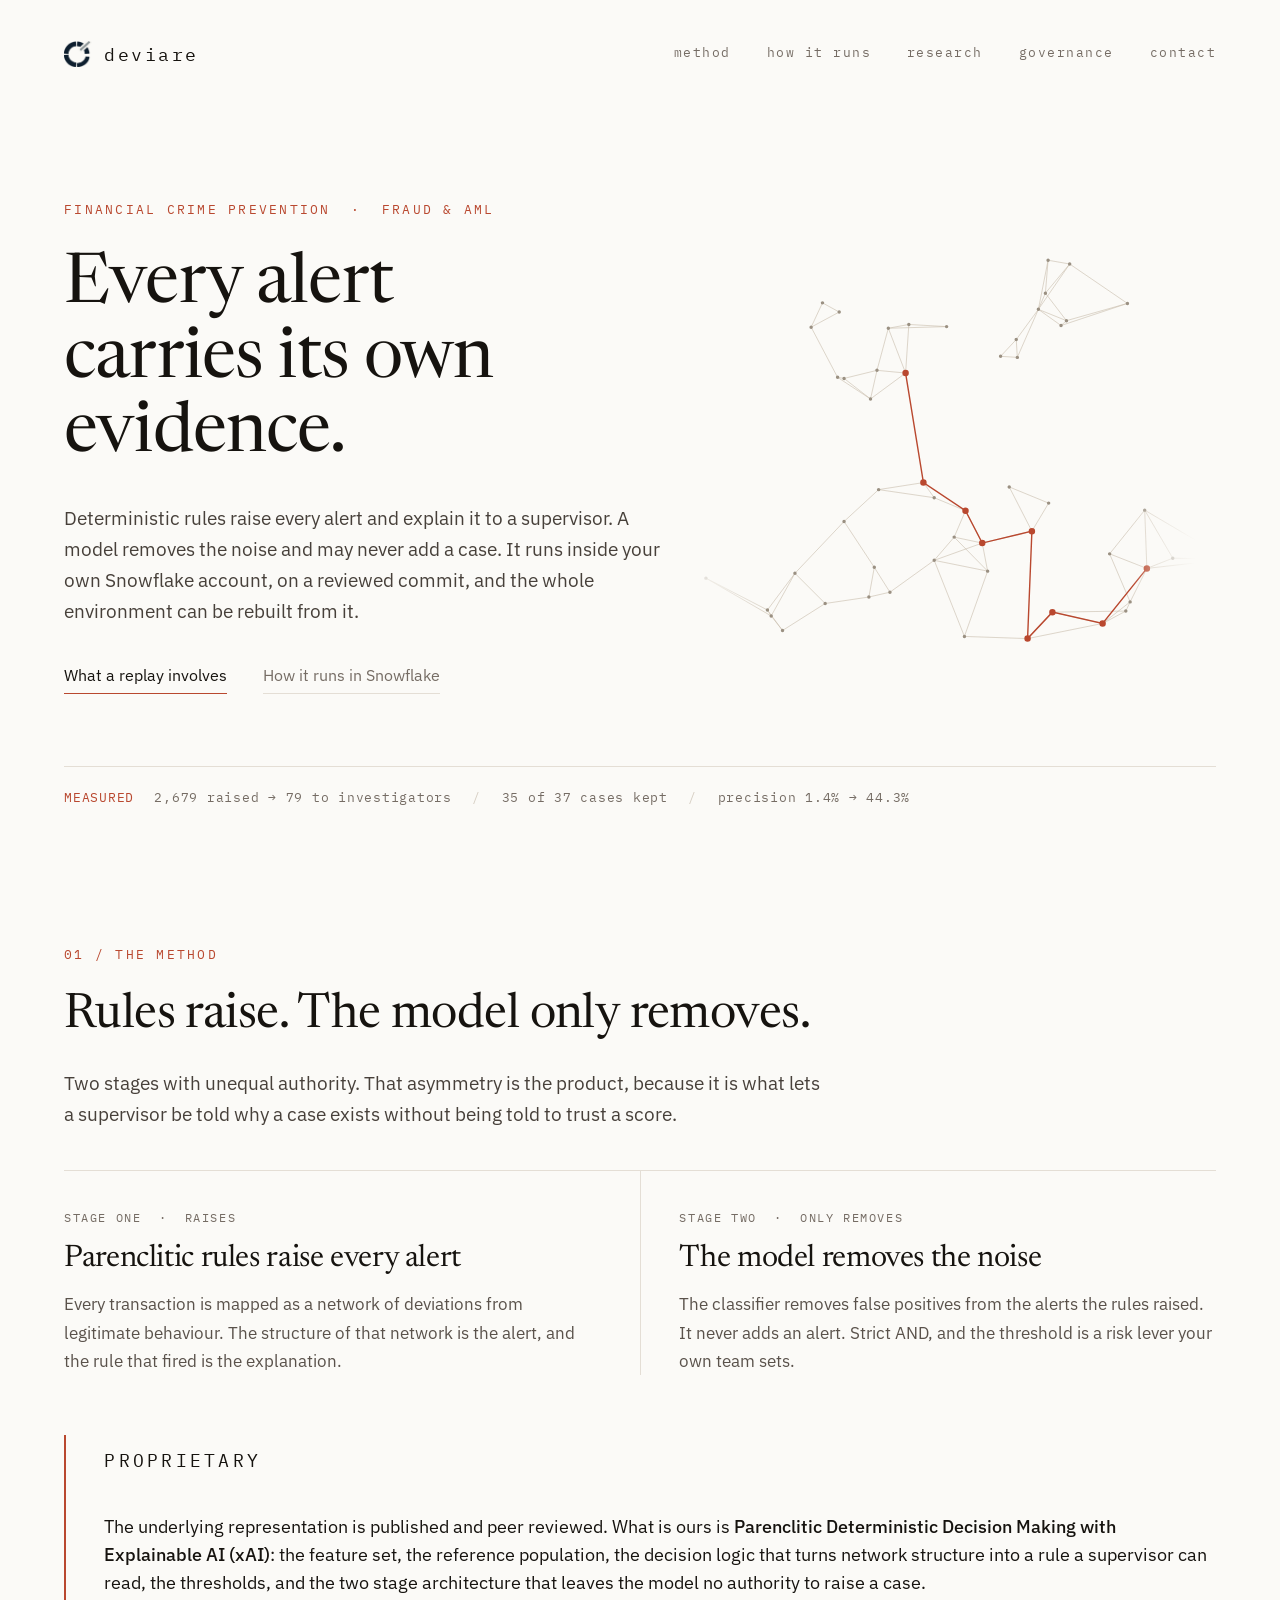
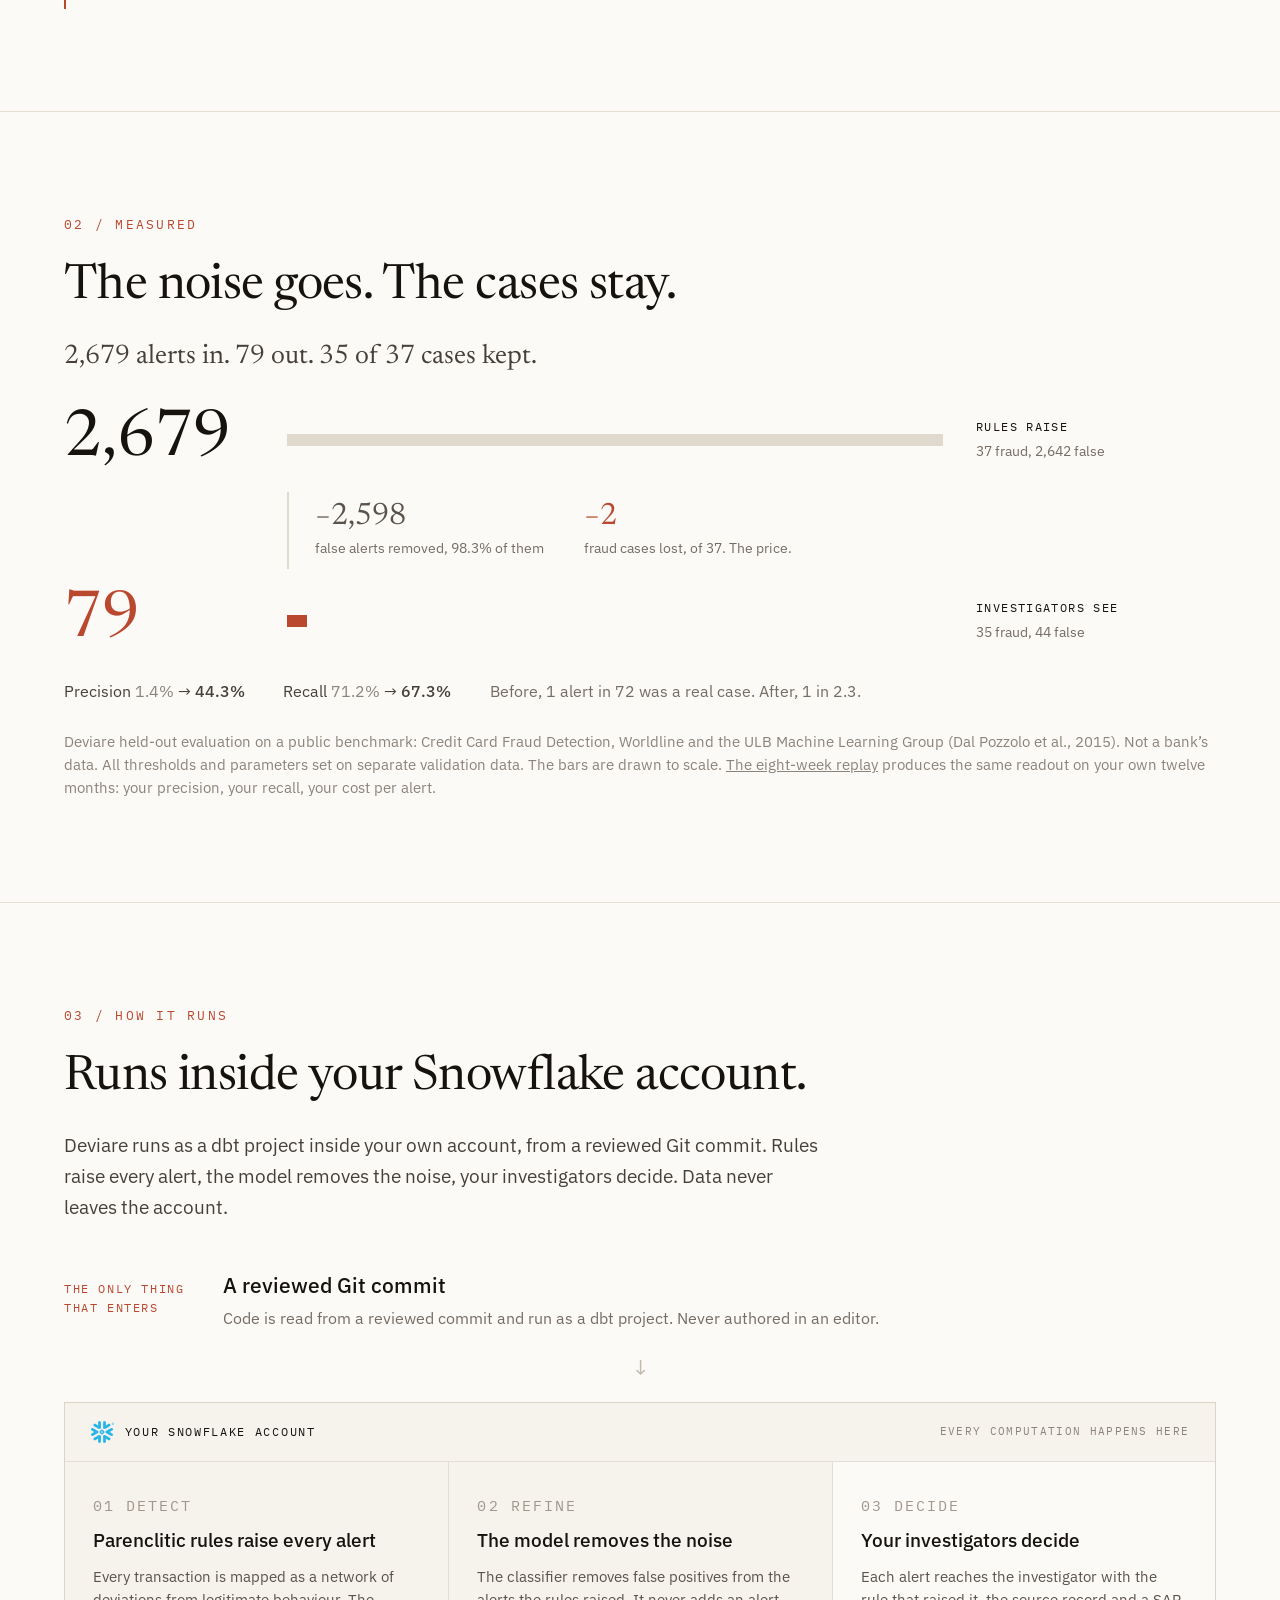
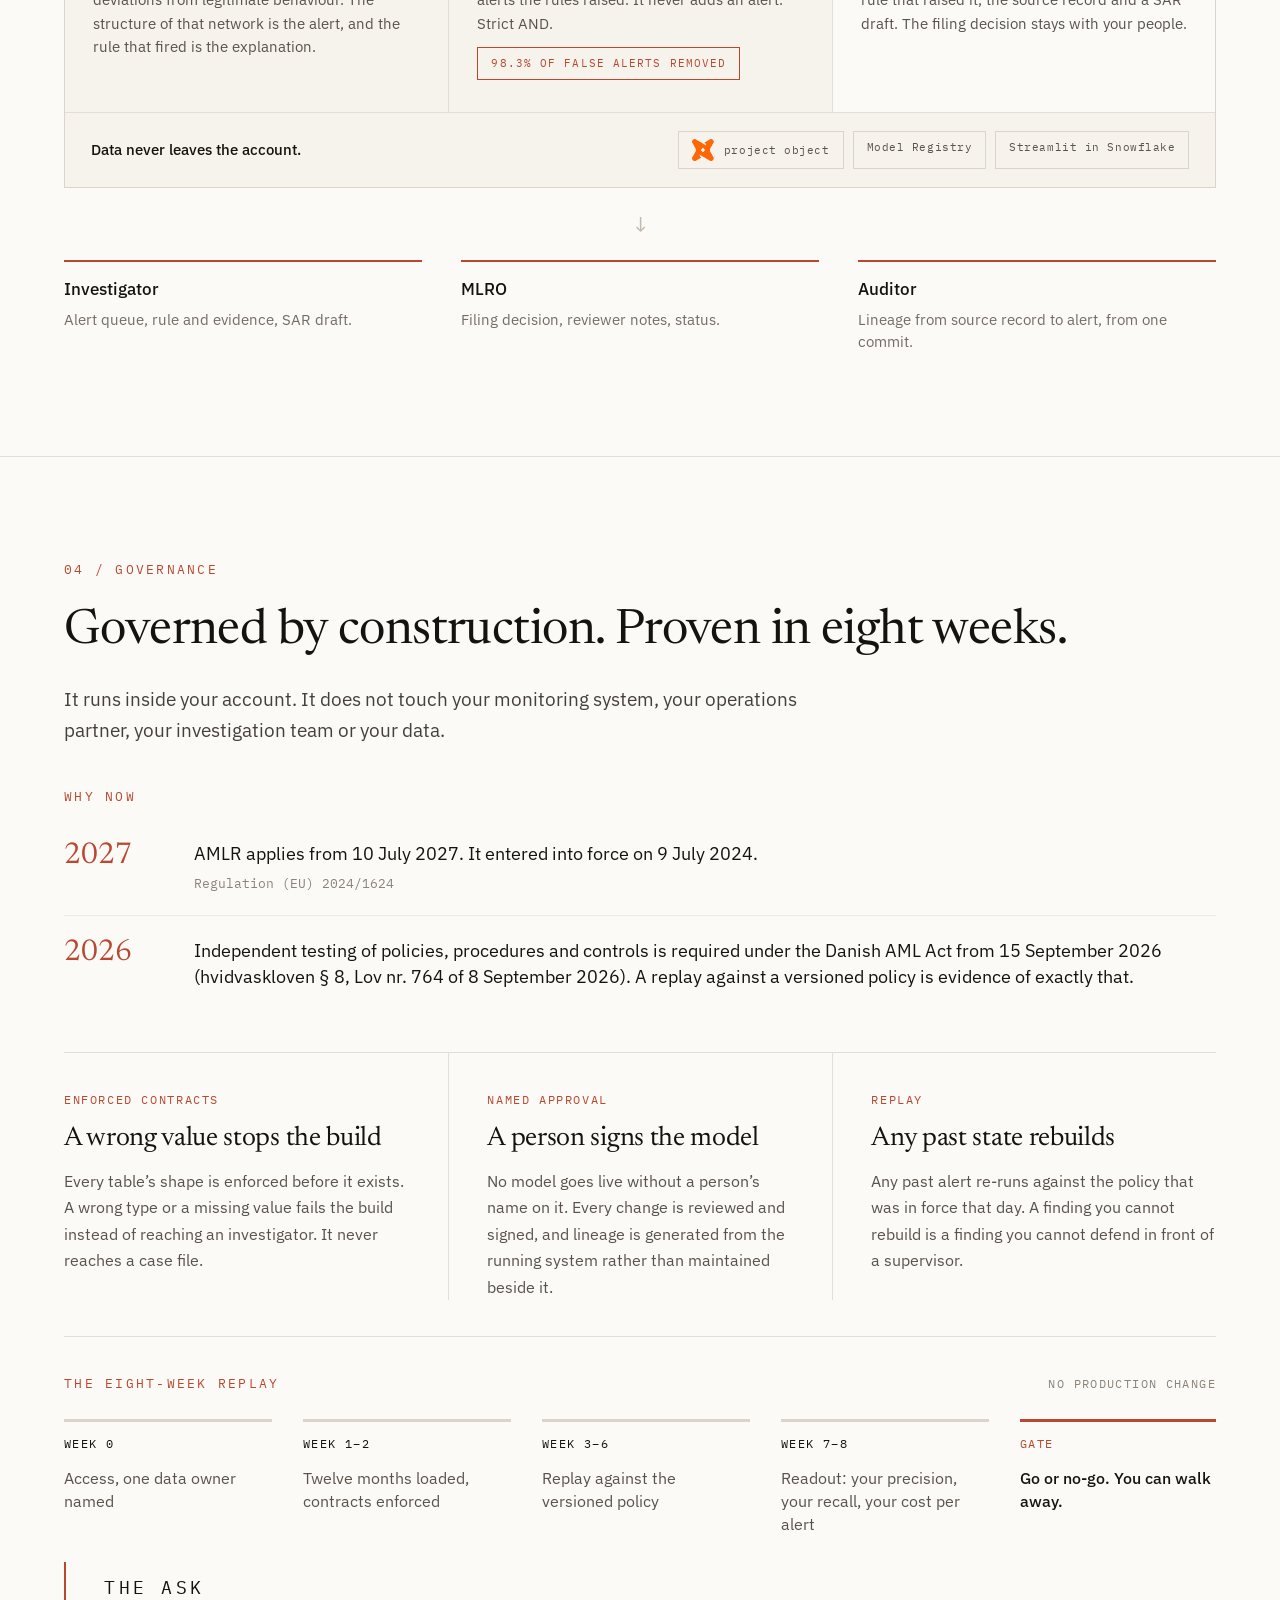
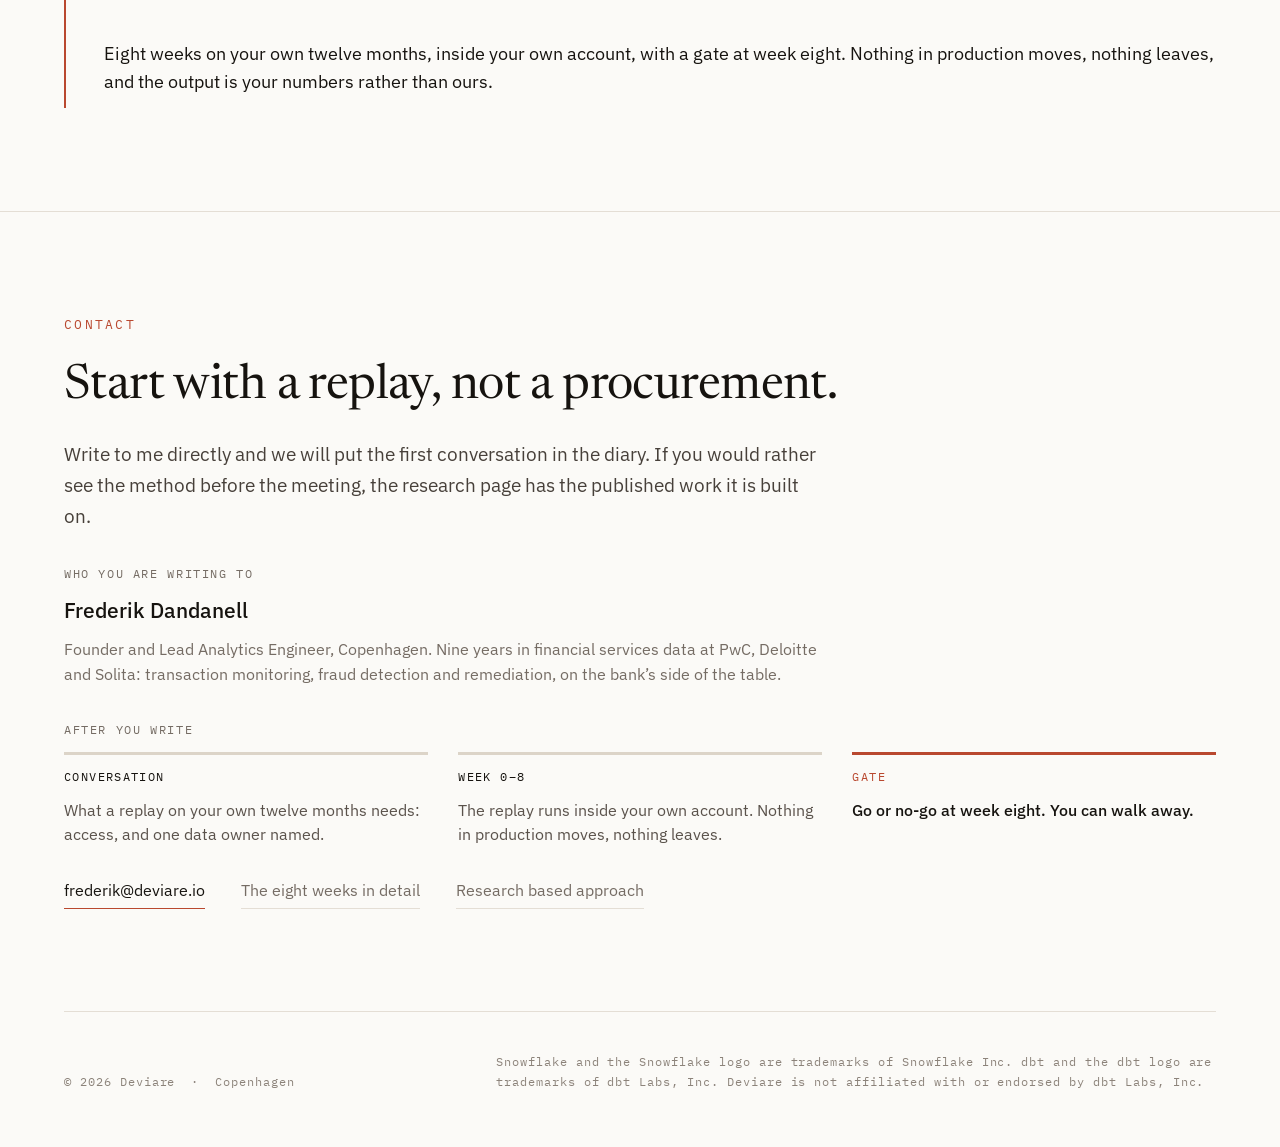
==== index.html @ c5fa5117 "Deviare marketing site: index, research, stylesheet, marks Static site for deviare.io. Newsreader di" ====
<!doctype html>
<html lang="en">
<head>
<meta charset="utf-8">
<meta name="viewport" content="width=device-width, initial-scale=1">
<title>Deviare | Fraud and AML Detection Inside Your Own Account</title>
<meta name="description" content="Deterministic rules raise every alert and explain it. A model removes the noise and never adds a case. Runs inside your own Snowflake account.">
<link rel="canonical" href="https://deviare.io/">
<meta property="og:type" content="website">
<meta property="og:url" content="https://deviare.io/">
<meta property="og:title" content="Deviare | Fraud and AML Detection Inside Your Own Account">
<meta property="og:description" content="Deterministic rules raise every alert and explain it. A model removes the noise and never adds a case. Runs inside your own Snowflake account.">
<meta name="twitter:card" content="summary_large_image">
<meta name="twitter:title" content="Deviare | Fraud and AML Detection Inside Your Own Account">
<meta name="twitter:description" content="Deterministic rules raise every alert and explain it. A model removes the noise and never adds a case. Runs inside your own Snowflake account.">
<link rel="icon" href="assets/deviare-mark.png">
<link rel="preconnect" href="https://fonts.googleapis.com">
<link rel="preconnect" href="https://fonts.gstatic.com" crossorigin>
<link rel="stylesheet" href="https://fonts.googleapis.com/css2?family=Newsreader:opsz,wght@6..72,400..600&family=IBM+Plex+Sans:wght@400;500&family=IBM+Plex+Mono:wght@400;500&display=swap">
<link rel="stylesheet" href="assets/site.css">
</head>
<body>

<header class="wrap site-head">
  <a class="brand" href="/">
    <img src="assets/deviare-mark.png" alt="Deviare" width="38" height="26">
    <span>deviare</span>
  </a>
  <nav class="site-nav" aria-label="Main">
    <a href="#method">method</a>
    <a href="#runs">how it runs</a>
    <a href="research.html">research</a>
    <a href="#governance">governance</a>
    <a href="#contact">contact</a>
  </nav>
</header>

<!-- The network beside the headline is generated from a fixed seed, exported as
     static path data so there is no script, no layout shift and no dependency on
     JavaScript being on. One path crosses cluster boundaries in the accent: that
     is the shape a topological rule raises an alert on. It lives inside .wrap so
     it is laid out against the content column; see .hero-art in site.css. -->
<section class="hero">
  <div class="wrap">
    <div class="hero-art" aria-hidden="true">
      <svg viewBox="0 0 980 980" xmlns="http://www.w3.org/2000/svg" role="presentation" focusable="false">
        <path fill="none" stroke="#C7BCAB" stroke-width="1.1" d="M352 335L405 340M352 335L340 388M352 335L291 350M279 348L291 350M279 348L340 388M282 227L251 210M282 227L230 255M481 254L411 250M481 254L373 257M251 210L230 255M291 350L340 388M279 348L230 255M411 250L373 257M411 250L405 340M340 388L405 340M405 340L373 257M352 335L373 257M664 192L651 222M664 192L669 131M664 192L703 243M693 252L703 243M693 252L651 222M581 309L612 311M581 309L610 278M703 243L651 222M703 243L816 211M816 211L709 138M693 252L816 211M709 138L669 131M664 192L709 138M709 138L651 222M610 278L612 311M610 278L651 222M651 222L612 311M651 222L669 131M495 644L547 655M495 644L516 595M495 644L458 687M291 615L355 556M291 615L347 700M291 615L200 711M438 543L458 571M438 543L355 556M347 700L376 746M347 700L337 755M516 595L458 571M516 595L547 655M557 707L547 655M495 644L557 707M557 707L458 687M597 551L670 581M597 551L639 633M547 655L458 687M639 633L670 581M547 655L639 633M458 571L355 556M1002 685L900 683M1002 685L852 702M1002 685L848 594M848 594L900 683M848 594L783 675M848 594L852 702M770 804L813 781M770 804L821 764M770 804L677 783M783 675L852 702M783 675L821 764M900 683L852 702M813 781L821 764M821 764L852 702M177 817L156 790M177 817L149 779M177 817L256 767M376 746L337 755M458 687L376 746M256 767L200 711M256 767L337 755M156 790L149 779M156 790L200 711M149 779L200 711M149 779L35 720M156 790L35 720M514 828L631 832M557 707L514 828M458 687L514 828M619 1007L630 1006M619 1007L629 1026M677 783L631 832M813 781L677 783M770 804L631 832M619 1007L555 1032M555 1032L629 1026M630 1006L629 1026M555 1032L630 1006"/>
        <path fill="#9A9082" d="M348.8 335a3.2 3.2 0 1 0 6.4 0a3.2 3.2 0 1 0 -6.4 0M275.8 348a3.2 3.2 0 1 0 6.4 0a3.2 3.2 0 1 0 -6.4 0M278.8 227a3.2 3.2 0 1 0 6.4 0a3.2 3.2 0 1 0 -6.4 0M477.8 254a3.2 3.2 0 1 0 6.4 0a3.2 3.2 0 1 0 -6.4 0M247.8 210a3.2 3.2 0 1 0 6.4 0a3.2 3.2 0 1 0 -6.4 0M287.8 350a3.2 3.2 0 1 0 6.4 0a3.2 3.2 0 1 0 -6.4 0M336.8 388a3.2 3.2 0 1 0 6.4 0a3.2 3.2 0 1 0 -6.4 0M226.8 255a3.2 3.2 0 1 0 6.4 0a3.2 3.2 0 1 0 -6.4 0M407.8 250a3.2 3.2 0 1 0 6.4 0a3.2 3.2 0 1 0 -6.4 0M401.8 340a3.2 3.2 0 1 0 6.4 0a3.2 3.2 0 1 0 -6.4 0M369.8 257a3.2 3.2 0 1 0 6.4 0a3.2 3.2 0 1 0 -6.4 0M660.8 192a3.2 3.2 0 1 0 6.4 0a3.2 3.2 0 1 0 -6.4 0M689.8 252a3.2 3.2 0 1 0 6.4 0a3.2 3.2 0 1 0 -6.4 0M577.8 309a3.2 3.2 0 1 0 6.4 0a3.2 3.2 0 1 0 -6.4 0M699.8 243a3.2 3.2 0 1 0 6.4 0a3.2 3.2 0 1 0 -6.4 0M812.8 211a3.2 3.2 0 1 0 6.4 0a3.2 3.2 0 1 0 -6.4 0M705.8 138a3.2 3.2 0 1 0 6.4 0a3.2 3.2 0 1 0 -6.4 0M606.8 278a3.2 3.2 0 1 0 6.4 0a3.2 3.2 0 1 0 -6.4 0M647.8 222a3.2 3.2 0 1 0 6.4 0a3.2 3.2 0 1 0 -6.4 0M608.8 311a3.2 3.2 0 1 0 6.4 0a3.2 3.2 0 1 0 -6.4 0M665.8 131a3.2 3.2 0 1 0 6.4 0a3.2 3.2 0 1 0 -6.4 0M491.8 644a3.2 3.2 0 1 0 6.4 0a3.2 3.2 0 1 0 -6.4 0M287.8 615a3.2 3.2 0 1 0 6.4 0a3.2 3.2 0 1 0 -6.4 0M434.8 543a3.2 3.2 0 1 0 6.4 0a3.2 3.2 0 1 0 -6.4 0M343.8 700a3.2 3.2 0 1 0 6.4 0a3.2 3.2 0 1 0 -6.4 0M512.8 595a3.2 3.2 0 1 0 6.4 0a3.2 3.2 0 1 0 -6.4 0M553.8 707a3.2 3.2 0 1 0 6.4 0a3.2 3.2 0 1 0 -6.4 0M593.8 551a3.2 3.2 0 1 0 6.4 0a3.2 3.2 0 1 0 -6.4 0M543.8 655a3.2 3.2 0 1 0 6.4 0a3.2 3.2 0 1 0 -6.4 0M454.8 571a3.2 3.2 0 1 0 6.4 0a3.2 3.2 0 1 0 -6.4 0M454.8 687a3.2 3.2 0 1 0 6.4 0a3.2 3.2 0 1 0 -6.4 0M635.8 633a3.2 3.2 0 1 0 6.4 0a3.2 3.2 0 1 0 -6.4 0M351.8 556a3.2 3.2 0 1 0 6.4 0a3.2 3.2 0 1 0 -6.4 0M998.8 685a3.2 3.2 0 1 0 6.4 0a3.2 3.2 0 1 0 -6.4 0M844.8 594a3.2 3.2 0 1 0 6.4 0a3.2 3.2 0 1 0 -6.4 0M766.8 804a3.2 3.2 0 1 0 6.4 0a3.2 3.2 0 1 0 -6.4 0M779.8 675a3.2 3.2 0 1 0 6.4 0a3.2 3.2 0 1 0 -6.4 0M896.8 683a3.2 3.2 0 1 0 6.4 0a3.2 3.2 0 1 0 -6.4 0M666.8 581a3.2 3.2 0 1 0 6.4 0a3.2 3.2 0 1 0 -6.4 0M809.8 781a3.2 3.2 0 1 0 6.4 0a3.2 3.2 0 1 0 -6.4 0M817.8 764a3.2 3.2 0 1 0 6.4 0a3.2 3.2 0 1 0 -6.4 0M848.8 702a3.2 3.2 0 1 0 6.4 0a3.2 3.2 0 1 0 -6.4 0M173.8 817a3.2 3.2 0 1 0 6.4 0a3.2 3.2 0 1 0 -6.4 0M372.8 746a3.2 3.2 0 1 0 6.4 0a3.2 3.2 0 1 0 -6.4 0M252.8 767a3.2 3.2 0 1 0 6.4 0a3.2 3.2 0 1 0 -6.4 0M333.8 755a3.2 3.2 0 1 0 6.4 0a3.2 3.2 0 1 0 -6.4 0M152.8 790a3.2 3.2 0 1 0 6.4 0a3.2 3.2 0 1 0 -6.4 0M145.8 779a3.2 3.2 0 1 0 6.4 0a3.2 3.2 0 1 0 -6.4 0M31.8 720a3.2 3.2 0 1 0 6.4 0a3.2 3.2 0 1 0 -6.4 0M196.8 711a3.2 3.2 0 1 0 6.4 0a3.2 3.2 0 1 0 -6.4 0M510.8 828a3.2 3.2 0 1 0 6.4 0a3.2 3.2 0 1 0 -6.4 0M615.8 1007a3.2 3.2 0 1 0 6.4 0a3.2 3.2 0 1 0 -6.4 0M673.8 783a3.2 3.2 0 1 0 6.4 0a3.2 3.2 0 1 0 -6.4 0M627.8 832a3.2 3.2 0 1 0 6.4 0a3.2 3.2 0 1 0 -6.4 0M551.8 1032a3.2 3.2 0 1 0 6.4 0a3.2 3.2 0 1 0 -6.4 0M626.8 1006a3.2 3.2 0 1 0 6.4 0a3.2 3.2 0 1 0 -6.4 0M625.8 1026a3.2 3.2 0 1 0 6.4 0a3.2 3.2 0 1 0 -6.4 0"/>
        <path fill="none" stroke="#B9482F" stroke-width="2.6" d="M405 340L438 543L516 595L547 655L639 633L631 832L677 783L770 804L852 702"/>
        <path fill="#B9482F" d="M399 340a6 6 0 1 0 12 0a6 6 0 1 0 -12 0M432 543a6 6 0 1 0 12 0a6 6 0 1 0 -12 0M510 595a6 6 0 1 0 12 0a6 6 0 1 0 -12 0M541 655a6 6 0 1 0 12 0a6 6 0 1 0 -12 0M633 633a6 6 0 1 0 12 0a6 6 0 1 0 -12 0M625 832a6 6 0 1 0 12 0a6 6 0 1 0 -12 0M671 783a6 6 0 1 0 12 0a6 6 0 1 0 -12 0M764 804a6 6 0 1 0 12 0a6 6 0 1 0 -12 0M846 702a6 6 0 1 0 12 0a6 6 0 1 0 -12 0"/>
      </svg>
    </div>

    <div class="hero-inner">
      <p class="eyebrow">Financial crime prevention &nbsp;·&nbsp; Fraud &amp; AML</p>
      <h1>Every alert carries its own evidence.</h1>
      <p class="lead">Deterministic rules raise every alert and explain it to a supervisor. A model removes the noise and may never add a case. It runs inside your own Snowflake account, on a reviewed commit, and the whole environment can be rebuilt from it.</p>
      <div class="actions">
        <a class="link-primary" href="#replay">What a replay involves</a>
        <a class="link-quiet" href="#runs">How it runs in Snowflake</a>
      </div>
    </div>
    <p class="strip">
      <span class="key">MEASURED</span>
      <span>2,679 raised &rarr; 79 to investigators</span>
      <span class="sep">/</span>
      <span>35 of 37 cases kept</span>
      <span class="sep">/</span>
      <span>precision 1.4% &rarr; 44.3%</span>
    </p>
  </div>
</section>

<!-- 01, the method ------------------------------------------------------- -->
<section class="section" id="method">
  <div class="wrap stack">
    <p class="eyebrow">01 / The method</p>
    <h2>Rules raise. The model only removes.</h2>
    <p class="lead">Two stages with unequal authority. That asymmetry is the product, because it is what lets a supervisor be told why a case exists without being told to trust a score.</p>

    <div class="cols cols-2 cols-top" style="margin-top:14px">
      <div class="stack-sm">
        <p class="label">Stage one &nbsp;·&nbsp; raises</p>
        <h3 style="font-size:31px">Parenclitic rules raise every alert</h3>
        <p class="prose">Every transaction is mapped as a network of deviations from legitimate behaviour. The structure of that network is the alert, and the rule that fired is the explanation.</p>
      </div>
      <div class="stack-sm">
        <p class="label">Stage two &nbsp;·&nbsp; only removes</p>
        <h3 style="font-size:31px">The model removes the noise</h3>
        <p class="prose">The classifier removes false positives from the alerts the rules raised. It never adds an alert. Strict AND, and the threshold is a risk lever your own team sets.</p>
      </div>
    </div>

    <!-- The published-research provenance invites the obvious objection, so the
         answer to it sits on the home page rather than only on the research
         page: what is published, and what is ours. -->
    <div class="ask" style="margin-top:34px">
      <p class="eyebrow" style="flex-shrink:0">Proprietary</p>
      <p>The underlying representation is published and peer reviewed. What is ours is <strong style="font-weight:500">Parenclitic Deterministic Decision Making with Explainable AI (xAI)</strong>: the feature set, the reference population, the decision logic that turns network structure into a rule a supervisor can read, the thresholds, and the two stage architecture that leaves the model no authority to raise a case.</p>
    </div>
  </div>
</section>

<!-- 02, measured --------------------------------------------------------- -->
<section class="section" id="evidence">
  <div class="wrap stack">
    <p class="eyebrow">02 / Measured</p>
    <h2>The noise goes. The cases stay.</h2>
    <p class="subhead">2,679 alerts in. 79 out. 35 of 37 cases kept.</p>

    <div class="stack" style="gap:20px; margin-top:8px">
      <div class="bar-row">
        <div class="bar-num">2,679</div>
        <div class="bar-track"></div>
        <div class="bar-note"><span class="k">RULES RAISE</span><span class="v">37 fraud, 2,642 false</span></div>
      </div>

      <div class="price">
        <div class="price-inner">
          <div><div class="price-num" style="color:var(--body-soft)">&minus;2,598</div><p class="v" style="font-size:14px;color:var(--muted);margin-top:4px">false alerts removed, 98.3% of them</p></div>
          <div><div class="price-num" style="color:var(--accent)">&minus;2</div><p class="v" style="font-size:14px;color:var(--muted);margin-top:4px">fraud cases lost, of 37. The price.</p></div>
        </div>
      </div>

      <div class="bar-row">
        <div class="bar-num" style="color:var(--accent)">79</div>
        <div class="bar-track" style="background:transparent"><div class="bar-fill" style="width:2.95%"></div></div>
        <div class="bar-note"><span class="k">INVESTIGATORS SEE</span><span class="v">35 fraud, 44 false</span></div>
      </div>
    </div>

    <div class="ratios">
      <span>Precision <span class="was">1.4%</span> &rarr; <b>44.3%</b></span>
      <span>Recall <span class="was">71.2%</span> &rarr; <b>67.3%</b></span>
      <span style="color:var(--muted)">Before, 1 alert in 72 was a real case. After, 1 in 2.3.</span>
    </div>

    <p class="small">Deviare held-out evaluation on a public benchmark: Credit Card Fraud Detection, Worldline and the ULB Machine Learning Group (Dal Pozzolo et al., 2015). Not a bank&rsquo;s data. All thresholds and parameters set on separate validation data. The bars are drawn to scale. <a href="#replay" style="color:inherit">The eight-week replay</a> produces the same readout on your own twelve months: your precision, your recall, your cost per alert.</p>
  </div>
</section>

<!-- 03, how it runs ------------------------------------------------------ -->
<section class="section" id="runs">
  <div class="wrap stack">
    <p class="eyebrow">03 / How it runs</p>
    <h2>Runs inside your Snowflake account.</h2>
    <p class="lead">Deviare runs as a dbt project inside your own account, from a reviewed Git commit. Rules raise every alert, the model removes the noise, your investigators decide. Data never leaves the account.</p>

    <div class="flow" style="margin-top:24px">
      <div class="flow-in">
        <p class="label who" style="color:var(--accent)">The only thing<br>that enters</p>
        <div class="what">
          <p style="font-size:21px;font-weight:500;line-height:1.3">A reviewed Git commit</p>
          <p style="font-size:15.5px;line-height:1.62;color:var(--muted)">Code is read from a reviewed commit and run as a dbt project. Never authored in an editor.</p>
        </div>
      </div>

      <div class="flow-down" aria-hidden="true">&darr;</div>

      <div class="account">
        <div class="account-head">
          <span style="display:flex;align-items:center;gap:11px">
            <img src="assets/snowflake-bug.png" alt="" width="23" height="22" style="height:22px;width:auto">
            <span class="mono" style="font-size:12px;letter-spacing:0.14em;color:var(--ink)">YOUR SNOWFLAKE ACCOUNT</span>
          </span>
          <span class="mono" style="font-size:11px;letter-spacing:0.12em;color:var(--faint)">EVERY COMPUTATION HAPPENS HERE</span>
        </div>

        <div class="stages">
          <div class="stage">
            <p class="label" style="color:#A0968B">01 Detect</p>
            <h4>Parenclitic rules raise every alert</h4>
            <p>Every transaction is mapped as a network of deviations from legitimate behaviour. The structure of that network is the alert, and the rule that fired is the explanation.</p>
          </div>
          <div class="stage">
            <p class="label" style="color:#A0968B">02 Refine</p>
            <h4>The model removes the noise</h4>
            <p>The classifier removes false positives from the alerts the rules raised. It never adds an alert. Strict AND.</p>
            <span class="chip chip-accent">98.3% OF FALSE ALERTS REMOVED</span>
          </div>
          <div class="stage">
            <p class="label" style="color:#A0968B">03 Decide</p>
            <h4>Your investigators decide</h4>
            <p>Each alert reaches the investigator with the rule that raised it, the source record and a SAR draft. The filing decision stays with your people.</p>
          </div>
        </div>

        <div class="account-foot">
          <span style="font-size:15px;font-weight:500">Data never leaves the account.</span>
          <span class="chips">
            <span class="chip" style="display:flex;align-items:center;gap:9px">
              <img src="assets/dbt-bit.png" alt="" width="23" height="22" style="height:22px;width:auto">
              project object
            </span>
            <span class="chip">Model Registry</span>
            <span class="chip">Streamlit in Snowflake</span>
          </span>
        </div>
      </div>

      <div class="flow-down" aria-hidden="true">&darr;</div>

      <div class="flow-out">
        <div class="consumer"><b>Investigator</b><p>Alert queue, rule and evidence, SAR draft.</p></div>
        <div class="consumer"><b>MLRO</b><p>Filing decision, reviewer notes, status.</p></div>
        <div class="consumer"><b>Auditor</b><p>Lineage from source record to alert, from one commit.</p></div>
      </div>
    </div>
  </div>
</section>

<!-- 04, governance ------------------------------------------------------- -->
<section class="section" id="governance">
  <div class="wrap stack">
    <p class="eyebrow">04 / Governance</p>
    <h2>Governed by construction. Proven in eight weeks.</h2>
    <p class="lead">It runs inside your account. It does not touch your monitoring system, your operations partner, your investigation team or your data.</p>

    <!-- Two dates, in the order the reader meets them: they arrive because of
         10 July 2027 and act because the requirement already landed on
         15 September 2026. Wording is load bearing. AMLR applies from 10 July
         2027; it entered into force on 9 July 2024. Never write that anything
         enters into force in 2027. Nothing here about Danish implementation of
         the 2027 part, which is unverified. The 15 September 2026 sentence is
         verified and stays verbatim. -->
    <div class="stack-sm" style="margin-top:14px">
      <p class="eyebrow">Why now</p>
      <div>
        <div class="study">
          <div class="yr">2027</div>
          <div>
            <p class="what">AMLR applies from 10 July 2027. It entered into force on 9 July 2024.</p>
            <p class="cite">Regulation (EU) 2024/1624</p>
          </div>
        </div>
        <div class="study" style="border-bottom:0">
          <div class="yr">2026</div>
          <div>
            <p class="what">Independent testing of policies, procedures and controls is required under the Danish AML Act from 15 September 2026 (hvidvaskloven &sect; 8, Lov nr. 764 of 8 September 2026). A replay against a versioned policy is evidence of exactly that.</p>
          </div>
        </div>
      </div>
    </div>

    <div class="cols cols-3 cols-top" style="margin-top:14px">
      <div class="stack-sm">
        <p class="label" style="color:var(--accent)">Enforced contracts</p>
        <h3 style="font-size:27px">A wrong value stops the build</h3>
        <p class="prose" style="font-size:16px">Every table&rsquo;s shape is enforced before it exists. A wrong type or a missing value fails the build instead of reaching an investigator. It never reaches a case file.</p>
      </div>
      <div class="stack-sm">
        <p class="label" style="color:var(--accent)">Named approval</p>
        <h3 style="font-size:27px">A person signs the model</h3>
        <p class="prose" style="font-size:16px">No model goes live without a person&rsquo;s name on it. Every change is reviewed and signed, and lineage is generated from the running system rather than maintained beside it.</p>
      </div>
      <div class="stack-sm">
        <p class="label" style="color:var(--accent)">Replay</p>
        <h3 style="font-size:27px">Any past state rebuilds</h3>
        <p class="prose" style="font-size:16px">Any past alert re-runs against the policy that was in force that day. A finding you cannot rebuild is a finding you cannot defend in front of a supervisor.</p>
      </div>
    </div>

    <div class="stack" id="replay" style="gap:26px; border-top:1px solid var(--hair); padding-top:36px; margin-top:10px">
      <div style="display:flex;align-items:baseline;justify-content:space-between;gap:20px;flex-wrap:wrap">
        <p class="eyebrow">The eight-week replay</p>
        <p class="mono" style="font-size:11.5px;letter-spacing:0.12em;color:var(--faint)">NO PRODUCTION CHANGE</p>
      </div>
      <div class="timeline">
        <div class="tl"><span class="tick"></span><span class="wk">WEEK 0</span><p>Access, one data owner named</p></div>
        <div class="tl"><span class="tick"></span><span class="wk">WEEK 1&ndash;2</span><p>Twelve months loaded, contracts enforced</p></div>
        <div class="tl"><span class="tick"></span><span class="wk">WEEK 3&ndash;6</span><p>Replay against the versioned policy</p></div>
        <div class="tl"><span class="tick"></span><span class="wk">WEEK 7&ndash;8</span><p>Readout: your precision, your recall, your cost per alert</p></div>
        <div class="tl gate"><span class="tick"></span><span class="wk">GATE</span><p>Go or no-go. You can walk away.</p></div>
      </div>
    </div>

    <div class="ask">
      <p class="eyebrow" style="flex-shrink:0">The ask</p>
      <p>Eight weeks on your own twelve months, inside your own account, with a gate at week eight. Nothing in production moves, nothing leaves, and the output is your numbers rather than ours.</p>
    </div>

  </div>
</section>

<!-- contact -------------------------------------------------------------- -->
<section class="section" id="contact">
  <div class="wrap stack">
    <p class="eyebrow">Contact</p>
    <h2>Start with a replay, not a procurement.</h2>
    <p class="lead">Write to me directly and we will put the first conversation in the diary. If you would rather see the method before the meeting, the research page has the published work it is built on.</p>

    <!-- Who "me" is. Name, role and one sentence, all taken from the person
         page, which stays parked until it is cleared; no link until then. -->
    <div class="stack-sm" style="margin-top:8px">
      <p class="label">Who you are writing to</p>
      <p style="font-size:21px;font-weight:500;line-height:1.3">Frederik Dandanell</p>
      <p style="font-size:15.5px;line-height:1.62;color:var(--muted);max-width:var(--measure)">Founder and Lead Analytics Engineer, Copenhagen. Nine years in financial services data at PwC, Deloitte and Solita: transaction monitoring, fraud detection and remediation, on the bank&rsquo;s side of the table.</p>
    </div>

    <!-- What writing commits you to. The same replay as in 04, in three steps,
         so a reader who came straight here from the hero still sees the gate. -->
    <div class="stack-sm" style="margin-top:8px">
      <p class="label">After you write</p>
      <div class="timeline timeline-3">
        <div class="tl"><span class="tick"></span><span class="wk">CONVERSATION</span><p>What a replay on your own twelve months needs: access, and one data owner named.</p></div>
        <div class="tl"><span class="tick"></span><span class="wk">WEEK 0&ndash;8</span><p>The replay runs inside your own account. Nothing in production moves, nothing leaves.</p></div>
        <div class="tl gate"><span class="tick"></span><span class="wk">GATE</span><p>Go or no-go at week eight. You can walk away.</p></div>
      </div>
    </div>

    <div class="actions">
      <!-- The mailto is deliberate: the officer writes from Outlook so the thread
           lives in their own archive. The subject and body only lower the cost of
           the first line; the link text stays the address so it can be copied. -->
      <a class="link-primary" href="mailto:frederik@deviare.io?subject=Replay%20on%20our%20own%20twelve%20months&body=Hello%20Frederik%2C%0D%0A%0D%0AWe%20would%20like%20the%20first%20conversation%20about%20a%20replay%20on%20our%20own%20twelve%20months%2C%20inside%20our%20own%20account.%0D%0AWho%20should%20we%20name%20as%20data%20owner%2C%20and%20what%20access%20does%20the%20replay%20need%3F%0D%0A%0D%0A">frederik@deviare.io</a>
      <a class="link-quiet" href="#replay">The eight weeks in detail</a>
      <a class="link-quiet" href="research.html">Research based approach</a>
    </div>
  </div>
</section>

<footer class="wrap site-foot">
  <p class="mono">&copy; 2026 Deviare &nbsp;·&nbsp; Copenhagen</p>
  <p class="mono" style="max-width:720px">Snowflake and the Snowflake logo are trademarks of Snowflake Inc. dbt and the dbt logo are trademarks of dbt Labs, Inc. Deviare is not affiliated with or endorsed by dbt Labs, Inc.</p>
</footer>

</body>
</html>
---- assets/site.css ----
/* ---------------------------------------------------------------------------
   Deviare.io
   One stylesheet for all three pages. Tokens first, then layout, then the
   handful of components that appear more than once.

   Why the palette is warm rather than neutral: the whole visual argument is
   that this reads as considered infrastructure rather than growth-stage SaaS.
   Warm greys do that, pure greys and pure black do not. The accent is the
   deck's coral darkened to #B9482F so it clears 4.5:1 on the ground at body
   size, which the deck's #E87159 does not.
--------------------------------------------------------------------------- */

:root {
  --ground:     #FBFAF7;  /* same warm off-white as the deck */
  --fill:       #F6F3ED;  /* one step down, used only for enclosures that mean something */
  --ink:        #16130F;
  --body:       #47403A;
  --body-soft:  #5A524B;
  --muted:      #756C64;
  --faint:      #8C837A;
  --hair:       #E4DED5;
  --hair-soft:  #EFEAE2;
  --rule:       #DCD4C8;
  --accent:     #B9482F;

  --display: "Newsreader", Georgia, "Times New Roman", serif;
  --sans: "IBM Plex Sans", system-ui, sans-serif;
  --mono: "IBM Plex Mono", ui-monospace, monospace;

  /* The column is fluid, not stepped. --edge grows with the viewport so the
     margins stay proportional at any resolution, and --shell only stops it
     running away on very large monitors. Prose is capped separately by
     --measure, so the diagrams get the full width while text stays readable. */
  --edge: clamp(20px, 5vw, 140px);
  --shell: 1800px;
  --measure: 760px;

  color-scheme: light;
}

*, *::before, *::after { box-sizing: border-box; }

html { -webkit-text-size-adjust: 100%; }

body {
  margin: 0;
  background: var(--ground);
  color: var(--ink);
  font-family: var(--sans);
  font-size: 17px;
  line-height: 1.6;
  -webkit-font-smoothing: antialiased;
}

img { max-width: 100%; display: block; }

a { color: var(--ink); }
a:hover { color: var(--accent); }

:focus-visible { outline: 2px solid var(--accent); outline-offset: 3px; }

/* --- layout ------------------------------------------------------------- */

.wrap { width: min(calc(100% - 2 * var(--edge)), var(--shell)); margin-inline: auto; }

.section { padding-block: clamp(56px, 8vw, 148px); }
.section + .section { border-top: 1px solid var(--hair); }

/* --- type --------------------------------------------------------------- */

h1, h2, h3 { font-family: var(--display); font-weight: 400; margin: 0; letter-spacing: -0.012em; font-optical-sizing: auto; }
h1 { font-size: clamp(38px, 5.4vw, 92px); line-height: 1.08; }
h2 { font-size: clamp(30px, 3.8vw, 66px); line-height: 1.1; }
h3 { font-size: clamp(25px, 3.2vw, 46px); line-height: 1.18; }

p { margin: 0; }
.lead { font-size: clamp(17px, 1.6vw, 19px); line-height: 1.63; color: var(--body); max-width: var(--measure); }
.prose { font-size: 17px; line-height: 1.66; color: var(--body-soft); max-width: var(--measure); }
.subhead {
  font-family: var(--display); font-size: clamp(21px, 2.1vw, 34px);
  line-height: 1.32; color: var(--body); max-width: 46ch;
}
.small { font-size: 14.5px; line-height: 1.6; color: var(--faint); }

.eyebrow {
  font-family: var(--mono); font-size: 12.5px; letter-spacing: 0.18em;
  color: var(--accent); text-transform: uppercase;
}
.label {
  font-family: var(--mono); font-size: 11.5px; letter-spacing: 0.14em;
  color: var(--muted); text-transform: uppercase;
}
.mono { font-family: var(--mono); }

.stack { display: flex; flex-direction: column; gap: clamp(22px, 2vw, 36px); }
.stack-sm { display: flex; flex-direction: column; gap: clamp(13px, 1vw, 18px); }

/* --- header ------------------------------------------------------------- */

.site-head {
  display: flex; align-items: center; justify-content: space-between;
  gap: 24px; flex-wrap: wrap;
  /* The header is the first thing on a very tall page, so its top margin grows
     with the viewport instead of sitting at a fixed 30px. */
  padding-block: clamp(28px, 3.2vw, 60px) 0;
}
.brand { display: flex; align-items: center; gap: 12px; text-decoration: none; }
.brand img { height: clamp(26px, 1.6vw, 32px); width: auto; }
.brand span {
  font-family: var(--mono); font-size: clamp(18px, 1.05vw, 22px); letter-spacing: 0.14em;
  color: var(--ink); line-height: 1; padding-top: 2px;
}
.brand .dot { color: var(--accent); }

.site-nav { display: flex; gap: clamp(18px, 2.8vw, 54px); flex-wrap: wrap; }
.site-nav a {
  font-family: var(--mono); font-size: clamp(12.5px, 0.75vw, 14px); letter-spacing: 0.12em;
  color: var(--muted); text-decoration: none; padding-bottom: 3px;
}
.site-nav a[aria-current="page"] { color: var(--ink); border-bottom: 1px solid var(--accent); }

/* --- hero --------------------------------------------------------------- */

.hero { position: relative; }
/* The art is a child of .wrap, so it is positioned against the content column,
   not the viewport. On a wide monitor it therefore stays inside the column and
   reads as one composition with the headline instead of drifting to the far
   right. --hero-copy is the width the copy may take; the art gets what is left
   of the column after the copy and a gap, capped at 880px. That arithmetic is
   what keeps the graph off the paragraph between 900 and 1440, where the two
   used to overlap by about a tenth of the viewport. */
.hero > .wrap { position: relative; --hero-copy: min(860px, 52%); --hero-gap: 24px; }
.hero-inner {
  position: relative; z-index: 1;
  padding-block: clamp(56px, 11vw, 132px) clamp(40px, 6vw, 72px);
  display: flex; flex-direction: column; gap: clamp(22px, 3vw, 30px);
  max-width: var(--hero-copy);
}
.hero h1 { max-width: 13ch; }
.hero .lead { max-width: 650px; }

/* The network sits beside the copy, never behind it: nothing on this site puts
   lines behind body text. There is no scrim in the SVG; one was tried and its
   left edge showed as a vertical seam over the transparent artwork. The graph is
   centred on the hero's height and masked at both ends, and the right fade
   finishes at 96% of the art's own width, inside the column, so no clip is
   needed to hide a cut. Below 900px there is no room beside the copy and the
   art is dropped rather than dimmed behind the text. */
.hero-art {
  position: absolute; top: 50%; right: 0; transform: translateY(-50%);
  width: min(880px, calc(100% - var(--hero-copy) - var(--hero-gap)));
  pointer-events: none; z-index: 0;
  /* Only the ends are faded. An earlier 58% stop dimmed most of the picture, so
     the graph read as a smudge. */
  -webkit-mask-image: linear-gradient(to right, transparent 0, #000 15%, #000 84%, transparent 96%);
  mask-image: linear-gradient(to right, transparent 0, #000 15%, #000 84%, transparent 96%);
}
.hero-art svg { width: 100%; height: auto; display: block; }

.actions { display: flex; align-items: center; gap: clamp(20px, 3vw, 36px); flex-wrap: wrap; margin-top: 6px; }
.link-primary {
  font-size: 16px; color: var(--ink); text-decoration: none;
  border-bottom: 1px solid var(--accent); padding-bottom: 5px;
}
.link-quiet {
  font-size: 16px; color: var(--muted); text-decoration: none;
  border-bottom: 1px solid var(--hair); padding-bottom: 5px;
}

.strip {
  display: flex; align-items: center; gap: clamp(10px, 1.6vw, 22px); flex-wrap: wrap;
  border-top: 1px solid var(--hair); padding-block: 20px 34px;
  font-family: var(--mono); font-size: 12.5px; letter-spacing: 0.06em; color: var(--muted);
  position: relative; z-index: 1;
}
.strip .sep { color: #D6CEC3; }
.strip .key { color: var(--accent); }

/* --- column groups ------------------------------------------------------ */

.cols { display: grid; gap: 0; }
.cols-2 { grid-template-columns: repeat(2, minmax(0, 1fr)); }
.cols-3 { grid-template-columns: repeat(3, minmax(0, 1fr)); }
.cols > * { padding: clamp(32px, 3vw, 52px) clamp(24px, 3vw, 56px) 0; }
.cols > *:first-child { padding-left: 0; }
.cols > *:last-child { padding-right: 0; }
.cols > * + * { border-left: 1px solid var(--hair); }
.cols-top { border-top: 1px solid var(--hair); }

/* --- waterfall ---------------------------------------------------------- */

.bar-row { display: grid; grid-template-columns: clamp(190px, 14vw, 250px) 1fr clamp(240px, 17vw, 300px); gap: clamp(28px, 2.6vw, 48px); align-items: center; }
.bar-num { font-family: var(--display); font-size: clamp(34px, 5vw, 66px); line-height: 1; }
.bar-track { height: clamp(12px, 0.9vw, 16px); background: #E0D9CE; }
.bar-fill { height: clamp(12px, 0.9vw, 16px); background: var(--accent); }
.bar-note { display: flex; flex-direction: column; gap: 3px; }
.bar-note .k { font-family: var(--mono); font-size: 11.5px; letter-spacing: 0.12em; color: var(--ink); }
.bar-note .v { font-size: 14px; color: var(--muted); }

.price {
  display: grid; grid-template-columns: clamp(190px, 14vw, 250px) 1fr clamp(240px, 17vw, 300px); gap: clamp(28px, 2.6vw, 48px);
}
.price-inner {
  grid-column: 2; display: flex; gap: clamp(20px, 4vw, 40px); flex-wrap: wrap;
  border-left: 2px solid #E0D9CE; padding: 10px 0 10px 26px;
}
.price-num { font-family: var(--display); font-size: clamp(25px, 2.4vw, 36px); line-height: 1; }

.ratios { display: flex; gap: clamp(18px, 3vw, 44px); flex-wrap: wrap; align-items: baseline; font-size: 16px; color: var(--body); }
.ratios b { font-weight: 500; }
.ratios .was { color: var(--faint); }

/* --- the account diagram ------------------------------------------------ */

/* The deck runs this left to right across 13 inches. A 1160px content column
   cannot carry five columns, and forcing it squeezed each stage to about 110px
   of text width and broke every line. Top to bottom instead: the stages then get
   a third of the column each, and the order is the reading order anyway. */
.flow { display: flex; flex-direction: column; align-items: stretch; }
.flow-in { display: flex; gap: clamp(20px, 3vw, 44px); align-items: baseline; flex-wrap: wrap; }
.flow-in .who { flex: 0 0 auto; }
.flow-in .what { flex: 1 1 380px; display: flex; flex-direction: column; gap: 6px; }
.flow-down { display: flex; justify-content: center; font-family: var(--mono); font-size: 22px; color: #C3B9AC; padding-block: 18px; }
.flow-out { display: grid; grid-template-columns: repeat(3, minmax(0, 1fr)); gap: clamp(20px, 3vw, 40px); }
.account { border: 1px solid var(--rule); background: var(--fill); display: flex; flex-direction: column; }
.account-head, .account-foot {
  display: flex; align-items: center; justify-content: space-between; gap: 16px; flex-wrap: wrap;
  padding: 18px clamp(16px, 2vw, 26px);
}
.account-head { border-bottom: 1px solid var(--hair); }
.account-foot { border-top: 1px solid var(--hair); }
.stages { display: grid; grid-template-columns: repeat(3, minmax(0, 1fr)); flex-grow: 1; }
.stage h4 { font-size: clamp(19px, 1.35vw, 24px); }
.stage { padding: 32px clamp(22px, 2.2vw, 36px); display: flex; flex-direction: column; gap: 12px; }
.stage + .stage { border-left: 1px solid var(--hair); }
.stage:last-child { background: var(--ground); }
.stage h4 { margin: 0; font-family: var(--sans); font-size: 19px; font-weight: 500; line-height: 1.26; }
.stage p { font-size: 14.5px; line-height: 1.6; color: var(--body-soft); }
.chip {
  border: 1px solid var(--rule); padding: 7px 13px;
  font-family: var(--mono); font-size: 11px; letter-spacing: 0.05em; color: var(--body-soft);
}
.chip-accent { border-color: var(--accent); color: var(--accent); letter-spacing: 0.1em; align-self: flex-start; }
.chips { display: flex; gap: 9px; flex-wrap: wrap; }
.consumer { border-top: 2px solid var(--accent); padding-top: 14px; display: flex; flex-direction: column; gap: 6px; }
.consumer b { font-size: 17px; font-weight: 500; }
.consumer p { font-size: 14.5px; line-height: 1.55; color: var(--muted); }

/* --- timeline ----------------------------------------------------------- */

.timeline { display: grid; grid-template-columns: repeat(4, minmax(0, 1fr)) clamp(196px, 14vw, 250px); gap: clamp(26px, 2.4vw, 44px); }
/* The contact section repeats the replay in three steps. */
.timeline-3 { grid-template-columns: repeat(3, minmax(0, 1fr)); }
.tl { display: flex; flex-direction: column; gap: 13px; }
.tl .tick { height: 3px; background: var(--rule); }
.tl.gate .tick { background: var(--accent); }
.tl .wk { font-family: var(--mono); font-size: 11.5px; letter-spacing: 0.12em; color: var(--ink); }
.tl.gate .wk { color: var(--accent); }
.tl p { font-size: 15.5px; line-height: 1.5; color: var(--body-soft); }
.tl.gate p { color: var(--ink); font-weight: 500; }

/* Set apart by a left rule in the accent, not an enclosure. The account box is
   the only box on the page and that is what makes it mean something; a second
   box would turn it into a card. This is the same device as the price block's
   left rule and the consumers' top rule, so nothing new is introduced. */
.ask {
  display: flex; align-items: center; gap: clamp(16px, 3vw, 40px); flex-wrap: wrap;
  border-left: 2px solid var(--accent); padding: 12px 0 12px clamp(22px, 3vw, 44px);
}
.ask p { font-size: clamp(16px, 1.6vw, 18px); line-height: 1.55; color: var(--ink); }

/* --- research timeline -------------------------------------------------- */

.study { display: grid; grid-template-columns: 92px minmax(0, 1fr); gap: clamp(16px, 3vw, 40px); padding-block: 22px; border-bottom: 1px solid var(--hair-soft); }
.study .yr { font-family: var(--display); font-size: 30px; line-height: 1; color: var(--accent); }
.study .what { font-size: 17.5px; line-height: 1.5; }
.study .cite { font-family: var(--mono); font-size: 12.5px; color: var(--faint); margin-top: 6px; }
/* The fill bleeds into the margins by the same amount it pads, so the year and
   the text stay on the same vertical lines as the rows around it. */
.study.key { background: var(--fill); padding-inline: 14px; margin-inline: -14px; }
.study.key .what { font-weight: 500; }

.chain { font-family: var(--mono); font-size: clamp(13px, 1.4vw, 16px); line-height: 1.85; color: var(--body-soft); }
.chain.ours { color: var(--ink); }

/* --- person ------------------------------------------------------------- */

.person { display: grid; grid-template-columns: 372px minmax(0, 1fr); gap: clamp(32px, 5vw, 76px); align-items: start; }
.portrait { aspect-ratio: 4 / 5; border: 1px solid var(--hair); background: var(--fill); display: flex; align-items: center; justify-content: center; }
.portrait span { font-family: var(--mono); font-size: 12px; letter-spacing: 0.14em; color: #A79C90; }

/* --- footer ------------------------------------------------------------- */

.site-foot { border-top: 1px solid var(--hair); padding-block: 40px 56px; display: flex; gap: 28px; flex-wrap: wrap; justify-content: space-between; align-items: flex-end; }
.site-foot .mono { font-size: 12px; letter-spacing: 0.08em; color: var(--faint); }

.pillars { display: grid; grid-template-columns: repeat(4, minmax(0, 1fr)); gap: 24px; border-top: 1px solid var(--hair); padding-top: 28px; }
.pillars div { font-family: var(--mono); font-size: 12.5px; letter-spacing: 0.08em; color: var(--muted); }

/* --- responsive --------------------------------------------------------- */

@media (max-width: 900px) {
  .flow-out { grid-template-columns: 1fr; gap: 22px; }
  .cols-3, .cols-2 { grid-template-columns: 1fr; }
  /* Stacked, each block needs the same room below its text as above the next
     block's label, or the prose sits on the hairline. */
  .cols > * { padding: 28px 0; }
  .cols > *:last-child { padding-bottom: 0; }
  .cols > * + * { border-left: 0; border-top: 1px solid var(--hair); }
  .timeline { grid-template-columns: repeat(2, minmax(0, 1fr)); }
  .timeline .tl.gate { grid-column: span 2; }
  .stages { grid-template-columns: 1fr; }
  .stage + .stage { border-left: 0; border-top: 1px solid var(--hair); }
  .person { grid-template-columns: 1fr; }
  .portrait { max-width: 372px; }
  .pillars { grid-template-columns: repeat(2, minmax(0, 1fr)); }
  /* The copy cap exists only so the headline clears the graph beside it. There
     is no room beside it here, so the graph goes and the copy takes the width. */
  .hero-art { display: none; }
  .hero-inner { max-width: none; }
}

@media (max-width: 680px) {
  .bar-row { grid-template-columns: 1fr; gap: 10px; }
  .bar-row .bar-track { order: 3; }
  .price { grid-template-columns: 1fr; }
  .price-inner { grid-column: 1; }
  .study { grid-template-columns: 1fr; gap: 8px; }
  /* A 14px bleed would stop 6px short of the screen edge here, which reads as
     a mistake. Run the fill to the edge instead; the text stays on the column. */
  .study.key { padding-inline: var(--edge); margin-inline: calc(-1 * var(--edge)); }
  .timeline { grid-template-columns: 1fr; }
  .timeline .tl.gate { grid-column: auto; }
  .pillars { grid-template-columns: 1fr; gap: 14px; }
  .site-head { padding-block: 22px 0; }
  /* The strip wraps to one fact per line here, so the inline separators would
     dangle at the end of each line. */
  .strip { flex-direction: column; align-items: flex-start; gap: 7px; }
  .strip .sep { display: none; }
}

@media print {
  .hero-art { display: none; }
  body { font-size: 11pt; }
}
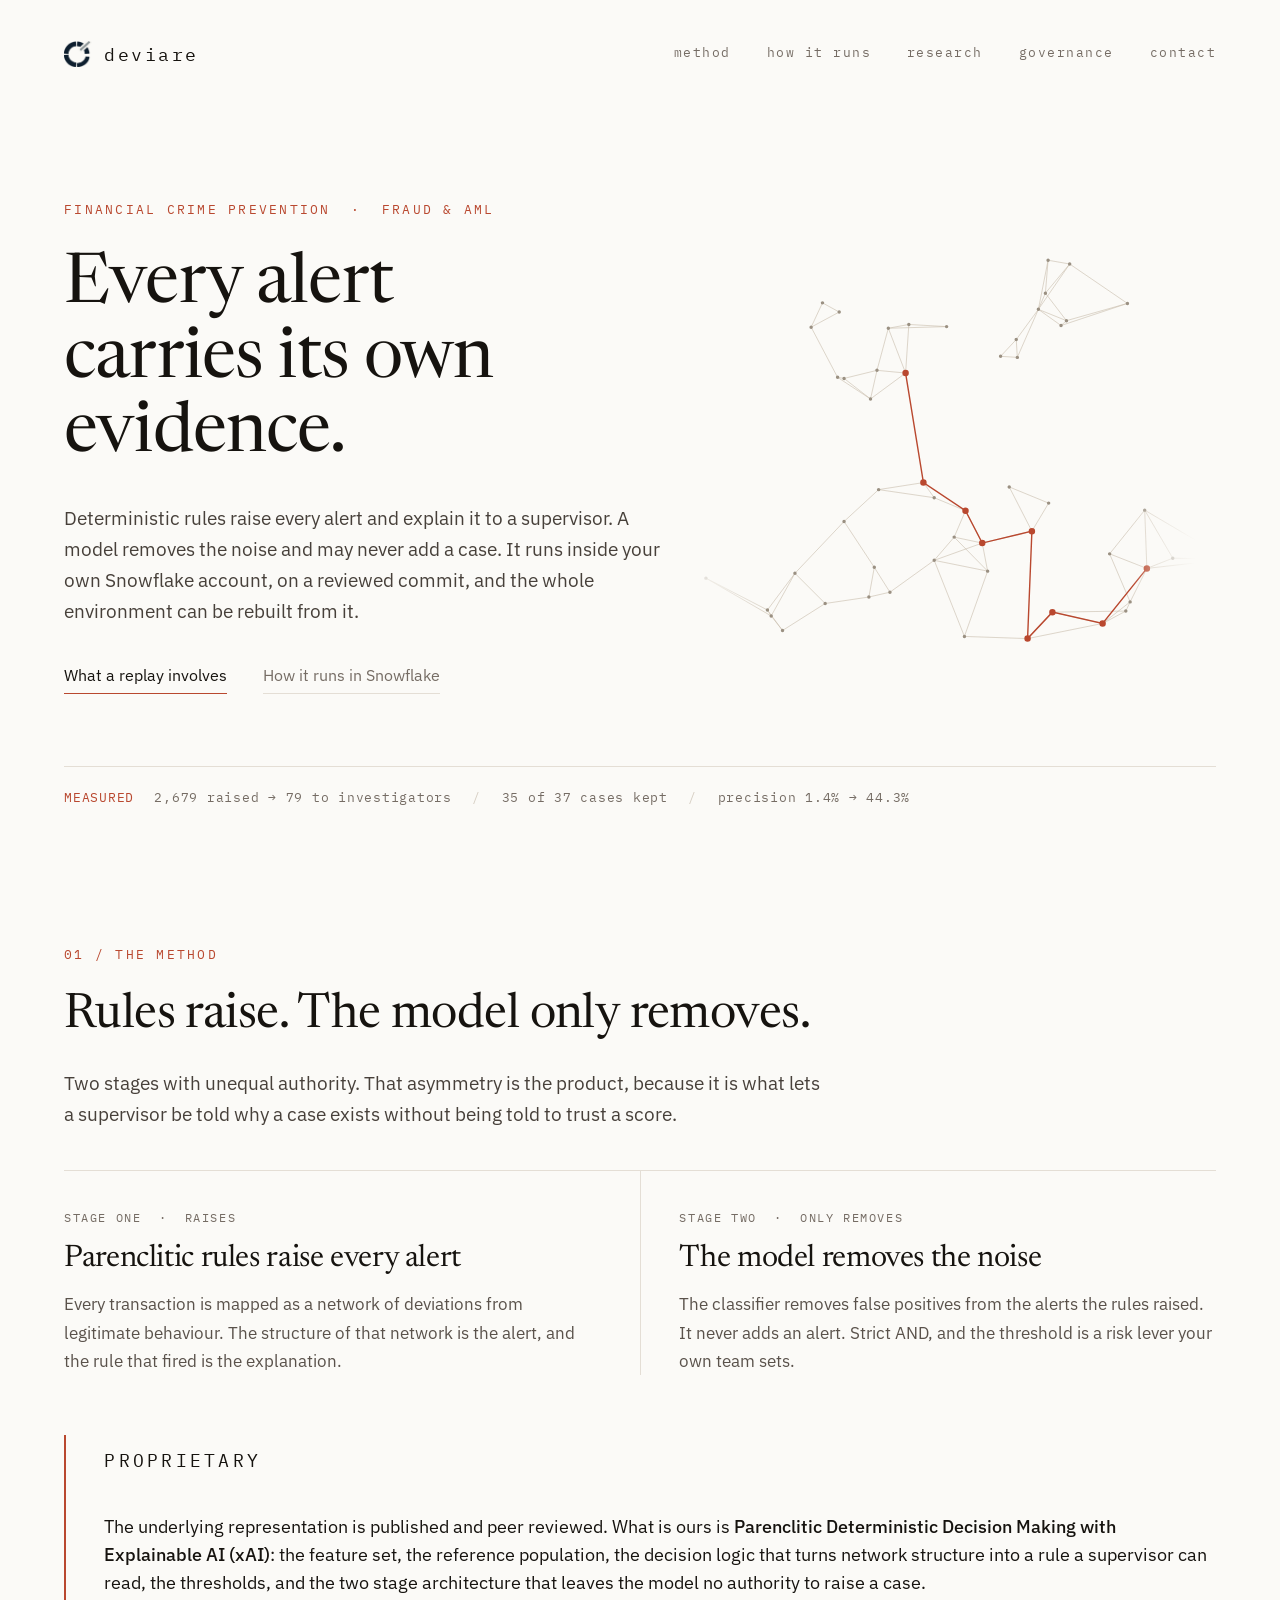
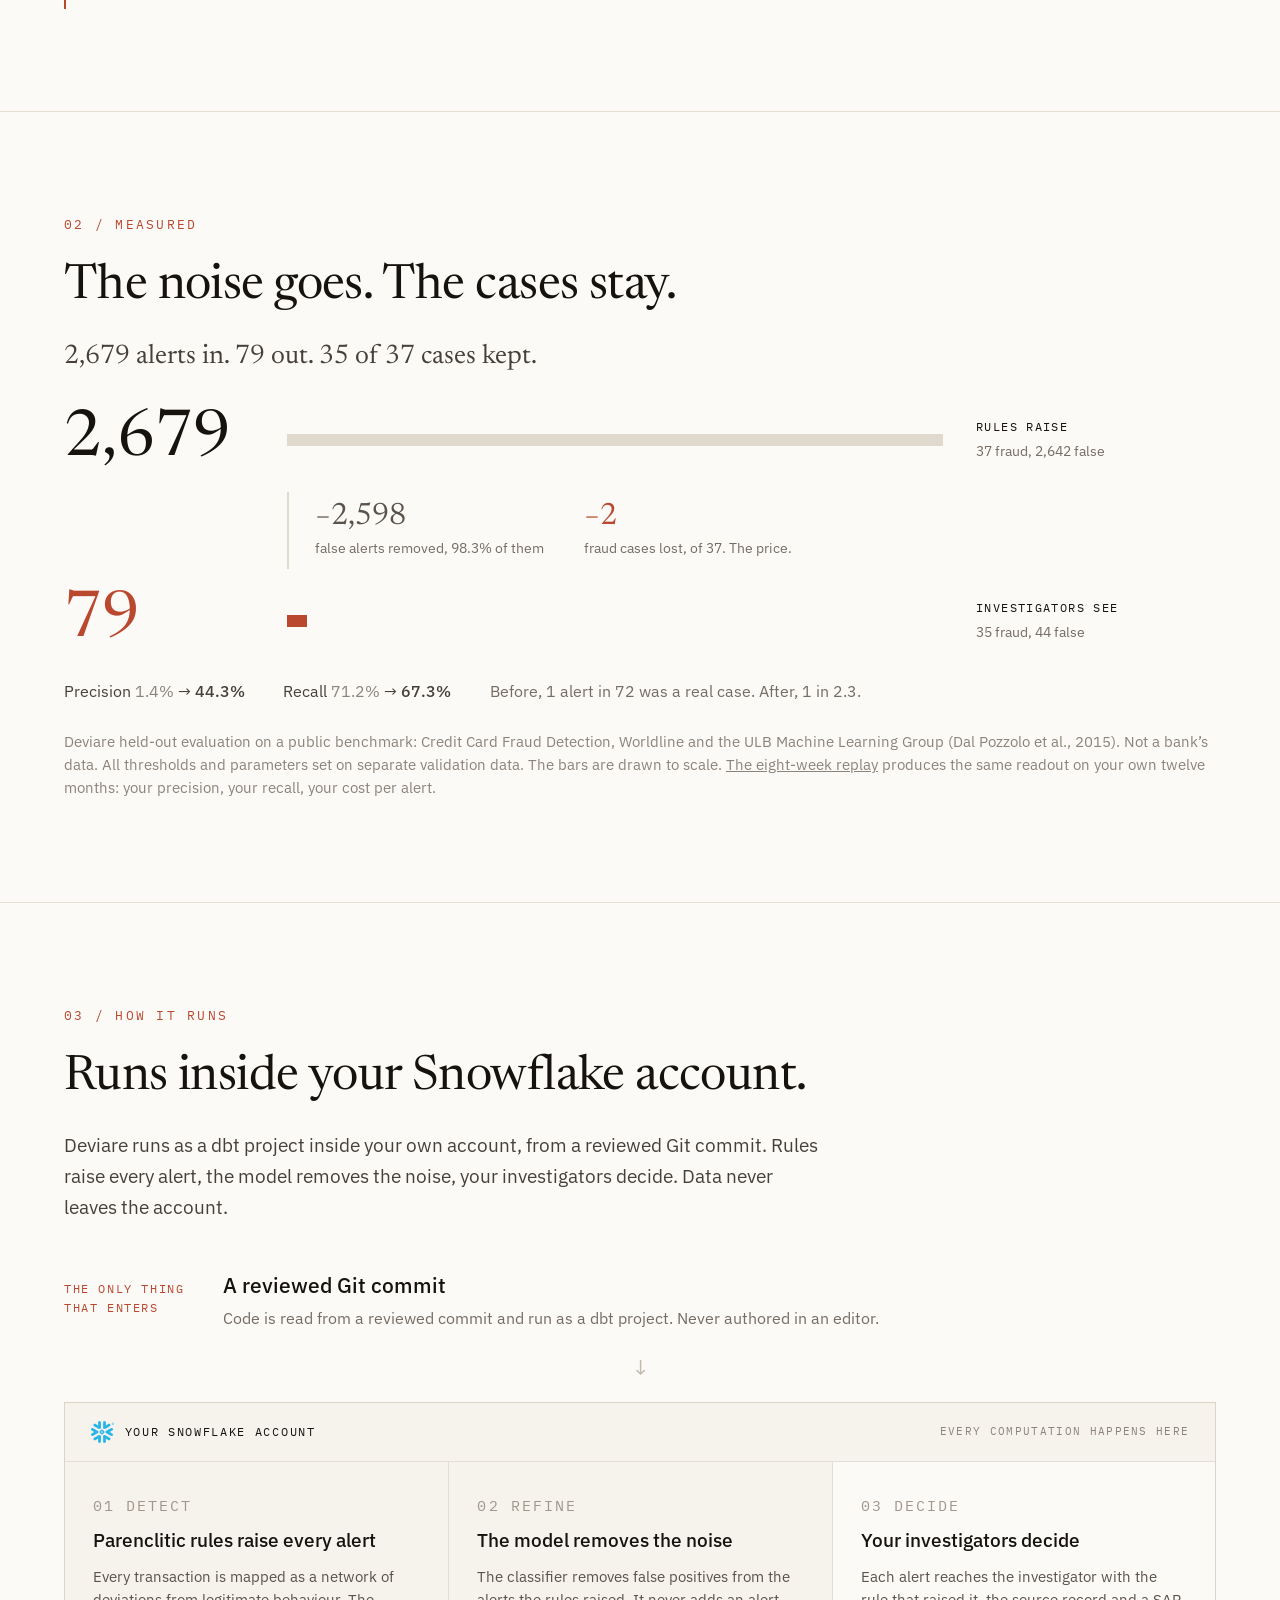
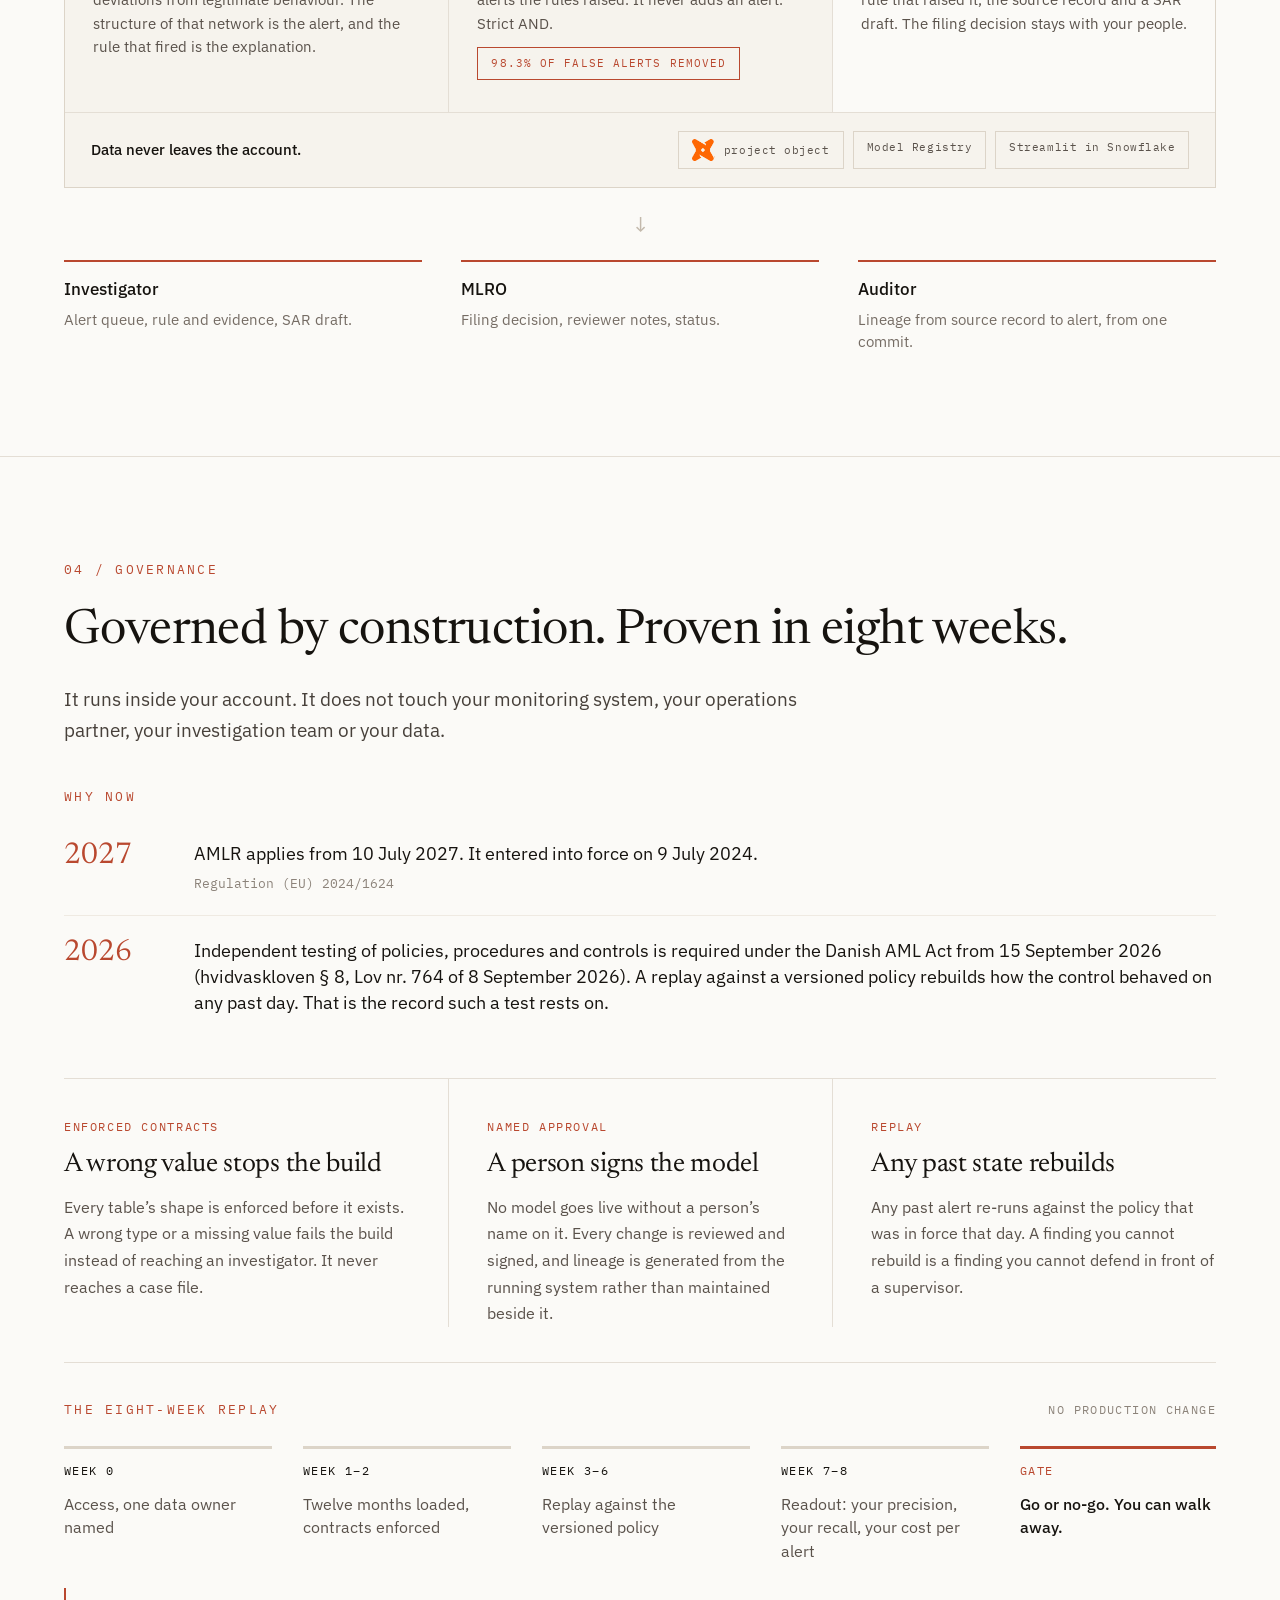
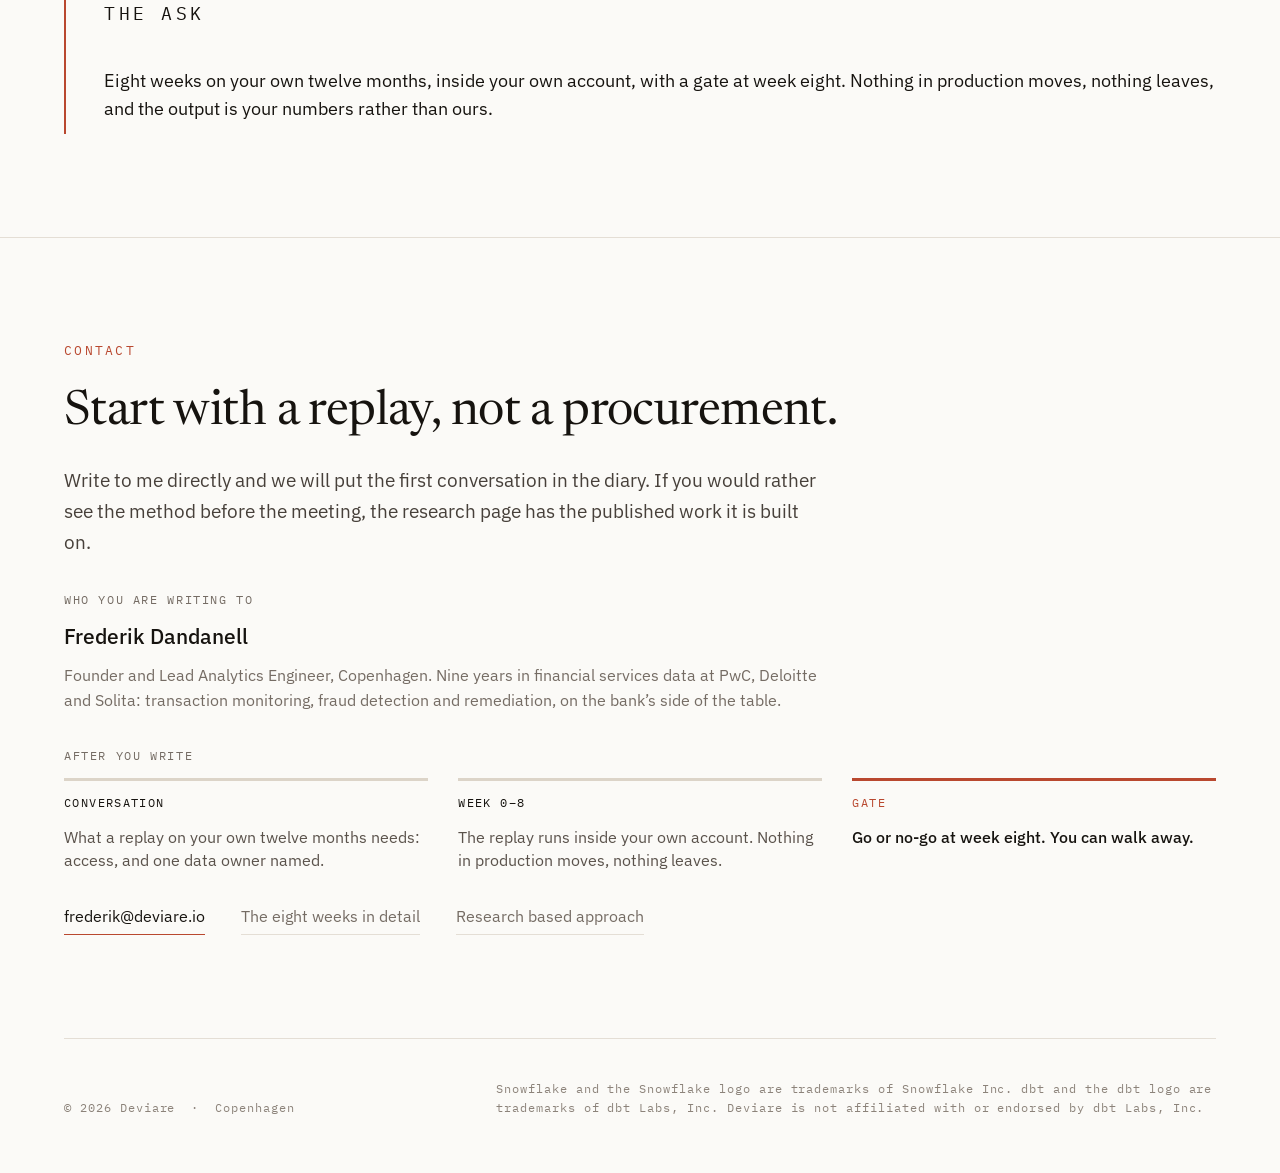
==== commit 07d3a78c: "Fix mobile layout, add the method graphic, correct a regulatory overclaim Removes the claim that a r" ====
--- a/index.html
+++ b/index.html
@@ -13,6 +13,10 @@
 <meta name="twitter:card" content="summary_large_image">
 <meta name="twitter:title" content="Deviare | Fraud and AML Detection Inside Your Own Account">
 <meta name="twitter:description" content="Deterministic rules raise every alert and explain it. A model removes the noise and never adds a case. Runs inside your own Snowflake account.">
+<meta property="og:image" content="https://deviare.io/assets/og-image.png">
+<meta property="og:image:width" content="1200">
+<meta property="og:image:height" content="630">
+<meta name="twitter:image" content="https://deviare.io/assets/og-image.png">
 <link rel="icon" href="assets/deviare-mark.png">
 <link rel="preconnect" href="https://fonts.googleapis.com">
 <link rel="preconnect" href="https://fonts.gstatic.com" crossorigin>
@@ -30,6 +34,7 @@
     <a href="#method">method</a>
     <a href="#runs">how it runs</a>
     <a href="research.html">research</a>
+    <span class="nav-break" aria-hidden="true"></span>
     <a href="#governance">governance</a>
     <a href="#contact">contact</a>
   </nav>
@@ -52,7 +57,7 @@
     </div>
 
     <div class="hero-inner">
-      <p class="eyebrow">Financial crime prevention &nbsp;·&nbsp; Fraud &amp; AML</p>
+      <p class="eyebrow"><span class="line">Financial crime prevention</span><span class="sep"> &nbsp;·&nbsp; </span><span class="line">Fraud &amp; AML</span></p>
       <h1>Every alert carries its own evidence.</h1>
       <p class="lead">Deterministic rules raise every alert and explain it to a supervisor. A model removes the noise and may never add a case. It runs inside your own Snowflake account, on a reviewed commit, and the whole environment can be rebuilt from it.</p>
       <div class="actions">
@@ -236,7 +241,7 @@
         <div class="study" style="border-bottom:0">
           <div class="yr">2026</div>
           <div>
-            <p class="what">Independent testing of policies, procedures and controls is required under the Danish AML Act from 15 September 2026 (hvidvaskloven &sect; 8, Lov nr. 764 of 8 September 2026). A replay against a versioned policy is evidence of exactly that.</p>
+            <p class="what">Independent testing of policies, procedures and controls is required under the Danish AML Act from 15 September 2026 (hvidvaskloven &sect; 8, Lov nr. 764 of 8 September 2026). A replay against a versioned policy rebuilds how the control behaved on any past day. That is the record such a test rests on.</p>
           </div>
         </div>
       </div>
--- a/assets/site.css
+++ b/assets/site.css
@@ -113,6 +113,9 @@
 .brand .dot { color: var(--accent); }
 
 .site-nav { display: flex; gap: clamp(18px, 2.8vw, 54px); flex-wrap: wrap; }
+/* An empty span after the third link. Hidden everywhere except the narrowest
+   phones, where it forces the wrap into three and two. */
+.site-nav .nav-break { display: none; }
 .site-nav a {
   font-family: var(--mono); font-size: clamp(12.5px, 0.75vw, 14px); letter-spacing: 0.12em;
   color: var(--muted); text-decoration: none; padding-bottom: 3px;
@@ -268,6 +271,57 @@
   border-left: 2px solid var(--accent); padding: 12px 0 12px clamp(22px, 3vw, 44px);
 }
 .ask p { font-size: clamp(16px, 1.6vw, 18px); line-height: 1.55; color: var(--ink); }
+
+/* --- research hero graphic --------------------------------------------- */
+
+/* Same family as .hero-art: absolute, laid out against the column, no pointer
+   events. It shows the construction of a network from one observation, which
+   the lead paragraph already says in words; the home page shows the output.
+   Generated by tools/research-graphic.mjs from a fixed seed and pasted in as
+   static SVG. --research-art is the drawn width, capped so it always clears
+   the one-line headline to its left: the free space right of that headline
+   runs from about 300px at 900 to 800px at 2000, measured, and 28vw stays
+   inside it. The lead is capped against the art so the two never meet, and
+   the column takes at least the art's height so it never hangs into the next
+   section. */
+.research-hero > .wrap {
+  position: relative;
+  --research-art: clamp(250px, 28vw, 500px);
+  min-height: calc(var(--research-art) * 620 / 640);
+}
+.research-hero .lead { max-width: min(720px, calc(100% - var(--research-art) - 32px)); }
+.research-art {
+  position: absolute; top: 0; right: 0;
+  width: var(--research-art); aspect-ratio: 640 / 620;
+  pointer-events: none; z-index: 0;
+}
+/* The mask is on the element so the fit lines dissolve into the ground at the
+   left instead of ending on a vertical seam. A scrim rect inside the SVG was
+   tried on the home page and its own edge showed; do not put one back. */
+.research-art svg {
+  width: 100%; height: auto; display: block;
+  -webkit-mask-image: linear-gradient(to right, transparent 0, #000 10%);
+  mask-image: linear-gradient(to right, transparent 0, #000 10%);
+}
+/* Hairlines are 1px on screen whatever the drawn size, like the rules on the
+   rest of the page. Edge widths carry the deviation and stay in screen pixels
+   for the same reason. */
+.research-art line, .research-art path { vector-effect: non-scaling-stroke; }
+.research-art .ref { fill: var(--faint); opacity: 0.55; }
+.research-art .fit { stroke: var(--rule); stroke-width: 1; fill: none; }
+.research-art .dev { stroke: var(--accent); stroke-width: 1; stroke-dasharray: 2 3; opacity: 0.6; fill: none; }
+.research-art .obs { fill: var(--accent); }
+.research-art .node { fill: var(--ink); }
+.research-art .edge { stroke: var(--rule); fill: none; stroke-linecap: round; }
+.research-art .edge-max { stroke: var(--accent); }
+.research-art .leader { stroke: var(--rule); stroke-width: 1; opacity: 0.25; fill: none; }
+/* The largest deviation's leader continues the accent thread from point to
+   edge; the other two stay in the hairline colour. */
+.research-art .leader-max { stroke: var(--accent); opacity: 0.35; }
+/* The two labels are HTML, not SVG text, so they stay 11.5px at every drawn
+   size instead of scaling with the viewBox. */
+.research-art .label { position: absolute; top: 76%; left: 0; white-space: nowrap; }
+.research-art .label.net { left: 59%; }
 
 /* --- research timeline -------------------------------------------------- */
 
@@ -318,6 +372,11 @@
      is no room beside it here, so the graph goes and the copy takes the width. */
   .hero-art { display: none; }
   .hero-inner { max-width: none; }
+  /* Hidden, not scaled: at phone width the three panels are unreadable dot
+     clouds, and the copy needs the full width. */
+  .research-art { display: none; }
+  .research-hero > .wrap { min-height: 0; }
+  .research-hero .lead { max-width: 720px; }
 }
 
 @media (max-width: 680px) {
@@ -339,6 +398,36 @@
   .strip .sep { display: none; }
 }
 
+/* Phone widths. There is no mobile menu by deliberate choice: five short
+   words do not need one, and a menu behind a button would hide research and
+   governance, the two pages that carry the argument. The nav is tightened
+   until all five fit on one line; where they cannot, it breaks into three and
+   two rather than four and one. */
+@media (max-width: 600px) {
+  .site-nav { gap: 11px; }
+  .site-nav a { font-size: 11px; letter-spacing: 0.04em; padding-block: 6px 3px; }
+  /* The eyebrow is letter-spaced mono and does not fit a phone on one line, so
+     it breaks on purpose at the separator, which is hidden, rather than
+     wherever the width happens to fall. */
+  .hero .eyebrow .line { display: block; }
+  .hero .eyebrow .sep { display: none; }
+}
+@media (max-width: 379px) {
+  /* Five items need a 340px column, which arrives at a 380px viewport. Below
+     that, on the 375 and 320 phones, they do not fit on one line without the
+     type getting too small to tap, so the break after the third link forces
+     three and two, never four and one. */
+  .site-nav { row-gap: 0; }
+  .site-nav .nav-break { display: block; flex-basis: 100%; height: 0; }
+  /* Three letter-spaced mono labels each orphan their last word on a 280px
+     column. Tighter tracking, not smaller type, except the eyebrow which
+     drops half a pixel. */
+  .strip { letter-spacing: 0.03em; }
+  .eyebrow { font-size: 12px; letter-spacing: 0.1em; }
+  .stage { padding-inline: 18px; }
+  .chip-accent { letter-spacing: 0.06em; }
+}
+
 @media print {
   .hero-art { display: none; }
   body { font-size: 11pt; }
